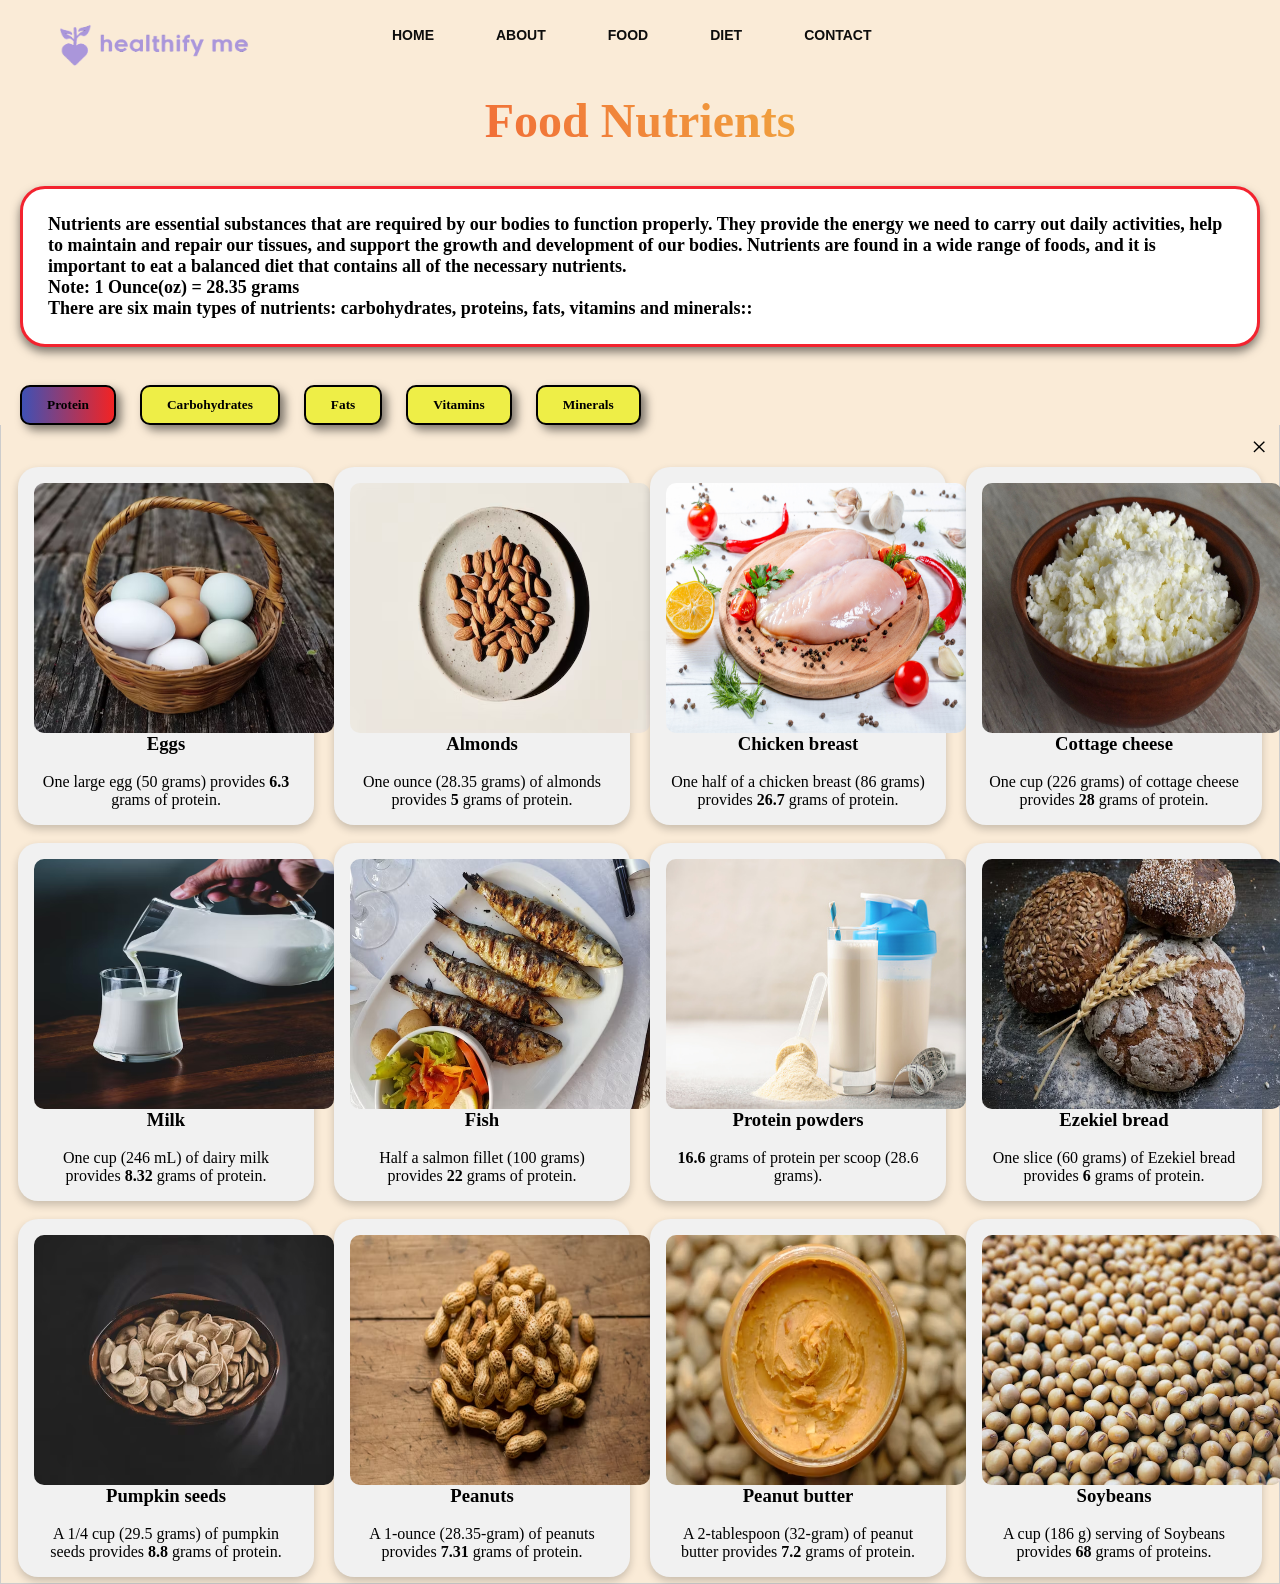
==== food.html @ f9200f8b "Add files via upload" ====
<html lang="en">
<head>
    <meta charset="UTF-8">
    <meta http-equiv="X-UA-Compatible" content="IE=edge">
    <meta name="viewport" content="width=device-width, initial-scale=1.0">
    <link rel="stylesheet" href="./food.css">
    <link href="https://maxcdn.bootstrapcdn.com/font-awesome/4.3.0/css/font-awesome.min.css" rel="stylesheet">

    <title>Healthify Me - Food Nutrients</title>
</head>
<body>
    <div class="navbar">
        <div class="icon">
            <a href="./index.html"> <img src="./images/logo1.png" class="logo" alt="" width="230" height="75"></a>
        </div>

        <div class="menu">
            <ul>
                <li><a href="index.html">HOME</a></li>
                <li><a href="./about.html">ABOUT</a></li>
                <li><a href="./food.html">FOOD</a></li>
                <li><a href="./diet.html">DIET</a></li>
                <li><a href="contact.html">CONTACT</a></li>
            </ul>
        </div>
    </div>
    <br>

    <h2>Food Nutrients</h2><br>
    <p class="info"><b>Nutrients are essential substances that are required by our bodies to function properly. 
      They provide the energy we need to carry out daily activities, help to maintain and repair our tissues, and 
      support the growth and development of our bodies. Nutrients are found in a wide range of foods,
      and it is important to eat a balanced diet that contains all of the necessary nutrients.
      <br>
      <b>Note: 1 Ounce(oz) = 28.35 grams</b><br>
      There are six main types of nutrients: carbohydrates, proteins, fats, vitamins and minerals::</b></p>
    <br>
    
    <div class="tab">
      <button class="tablinks" onclick="openNutrients(event, 'Protein')" id="defaultOpen">Protein</button>
      <button class="tablinks" onclick="openNutrients(event, 'Carbohydrates')">Carbohydrates</button>
      <button class="tablinks" onclick="openNutrients(event, 'Fats')">Fats</button>
      <button class="tablinks" onclick="openNutrients(event, 'Vitamins')">Vitamins</button>
      <button class="tablinks" onclick="openNutrients(event, 'Minerals')">Minerals</button>
    </div>
    
    <div id="Protein" class="tabcontent">
      <span onclick="this.parentElement.style.display='none'" class="topright">&times</span>
      <br>
      <br>
      <div class="row">
        <div class="column">
          <div class="card">
            <img src="./images/foodpic/p1_egg.avif" alt="egg-pic" width="300px" height="250px">
            <h3>Eggs</h3>
            <br>
            <p>One large egg (50 grams) provides <b>6.3</b> grams of protein.</p>
          </div>
        </div>
      
        <div class="column">
          <div class="card">
            <img src="./images/foodpic/p2_almonds.avif" alt="almonds-pic" width="300px" height="250px">
            <h3>Almonds</h3>
            <br>
            <p>One ounce (28.35 grams) of almonds provides <b>5</b> grams of protein.</p>
          </div>
        </div>
        
        <div class="column">
          <div class="card">
            <img src="./images/foodpic/p3_chicken.jpg" alt="chicken-pic" width="300px" height="250px">
            <h3>Chicken breast</h3>
            <br>
            <p>One half of a chicken breast (86 grams) provides <b>26.7</b> grams of protein.</p>
          </div>
        </div>
        
        <div class="column">
          <div class="card">
            <img src="./images/foodpic/p9_cheese.jpg" alt="cheese-pic" width="300px" height="250px">
            <h3>Cottage cheese</h3>
            <br>
            <p>One cup (226 grams) of cottage cheese provides <b>28</b> grams of protein.</p> 
          </div>
        </div>
      </div>
      <br>
      <div class="row">
        <div class="column">
          <div class="card">
            <img src="./images/foodpic/p4_milk.avif" alt="milk-pic" width="300px" height="250px">
            <h3>Milk</h3>
            <br>
            <p>One cup (246 mL) of dairy milk provides <b>8.32</b> grams of protein.</p>
          </div>
        </div>
      
        <div class="column">
          <div class="card">
            <img src="./images/foodpic/p5_fish.avif" alt="fish-pic" width="300px" height="250px">
            <h3>Fish</h3>
            <br>
            <p>Half a salmon fillet (100 grams) provides <b>22</b> grams of protein.</p>
          </div>
        </div>
        
        <div class="column">
          <div class="card">
            <img src="./images/foodpic/p6_powder.jpg" alt="powder-pic" width="300px" height="250px">
            <h3>Protein powders</h3>
            <br>
            <p><b>16.6</b> grams of protein per scoop (28.6 grams).</p>
          </div>
        </div>
        
        <div class="column">
          <div class="card">
            <img src="./images/foodpic/p7_bread.avif" alt="Bread-pic" width="300px" height="250px">
            <h3>Ezekiel bread</h3>
            <br>
            <p>One slice (60 grams) of Ezekiel bread provides <b>6</b> grams of protein.</p>
          </div>
        </div>
      </div>
      <br>
      <div class="row">
        <div class="column">
          <div class="card">
            <img src="./images/foodpic/p8_seeds.avif" alt="seeds-pic" width="300px" height="250px">
            <h3>Pumpkin seeds</h3>
            <br>
            <p>A 1/4 cup (29.5 grams) of pumpkin seeds provides <b>8.8</b> grams of protein.</p>
          </div>
        </div>
      
        <div class="column">
          <div class="card">
            <img src="./images/foodpic/p10_peanuts.avif" alt="peanuts-pic" width="300px" height="250px">
            <h3>Peanuts</h3>
            <br>
            <p>A 1-ounce (28.35-gram) of peanuts provides <b>7.31</b> grams of protein.</p>
          </div>
        </div>
        
        <div class="column">
          <div class="card">
            <img src="./images/foodpic/p12_peanut-butter.avif" alt="peanut-butter-pic" width="300px" height="250px">
            <h3>Peanut butter</h3>
            <br>
            <p>A 2-tablespoon (32-gram) of peanut butter provides <b>7.2</b> grams of protein.</p>
          </div>
        </div>
        
        <div class="column">
          <div class="card">
            <img src="./images/foodpic/p11_soybeans.avif" alt="soybeans-pic" width="300px" height="250px">
            <h3>Soybeans</h3>
            <br>
            <p>A cup (186 g) serving of Soybeans provides <b>68</b> grams of proteins.</p>
          </div>
        </div>
      </div>
  </div>
  
    
    <div id="Carbohydrates" class="tabcontent">
      <span onclick="this.parentElement.style.display='none'" class="topright">&times</span><br><br>
      <div class="row">
        <div class="column">
          <div class="card">
            <img src="./images/foodpic/c1_sweetPotato.jpg" alt="Sweet Potatoes-pic" width="300px" height="250px">
            <h3>Sweet Potatoes</h3>
            <br>
            <p>One large 180 grams (g) baked sweet potato has <b>37.3</b> grams of carbohydrates.</p>
          </div>
        </div>
      
        <div class="column">
          <div class="card">
            <img src="./images/foodpic/c2_beetroot.jpg" alt="Beetroot-pic" width="300px" height="250px">
            <h3>Beetroot</h3>
            <br>
            <p>One cup of raw beets has <b>13</b> grams of carbohydrates.</p>
          </div>
        </div>
        
        <div class="column">
          <div class="card">
            <img src="./images/foodpic/c3_corn.avif" alt="Corn-pic" width="300px" height="250px">
            <h3>Corn</h3>
            <br>
            <p>A measure of 100 grams of corn contains <b>18.7</b> grams of carbohydrates.</p>
          </div>
        </div>
        
        <div class="column">
          <div class="card">
            <img src="./images/foodpic/c4_quinoa.jpg" alt="Quinoa-pic" width="300px" height="250px">
            <h3>Quinoa</h3>
            <br>
            <p>One cup of cooked quinoa contains <b>39.4</b> grams of carbohydrates.</p>
          </div>
        </div>
      </div>
      <br>
      <div class="row">
        <div class="column">
          <div class="card">
            <img src="./images/foodpic/c5_brownrice.jpg" alt="Brown rice-pic" width="300px" height="250px">
            <h3>Brown rice</h3>
            <br>
            <p>One cup of cooked brown rice has <b>45.8</b> grams of carbohydrates.</p>
          </div>
        </div>
      
        <div class="column">
          <div class="card">
            <img src="./images/foodpic/c6_oats.avif" alt="Oats-pic" width="300px" height="250px">
            <h3>Oats</h3>
            <br>
            <p>A cup of uncooked oats provides <b>103</b> grams of carbohydrates.</p>
          </div>
        </div>
        
        <div class="column">
          <div class="card">
            <img src="./images/foodpic/c7_bananas.avif" alt="Bananas-pic" width="300px" height="250px">
            <h3>Bananas</h3>
            <br>
            <p>One medium banana has <b>26.9</b> grams of carbohydrates.</p>
          </div>
        </div>
        
        <div class="column">
          <div class="card">
            <img src="./images/foodpic/c8_apple.avif" alt="Apples-pic" width="300px" height="250px">
            <h3>Apples</h3>
            <br>
            <p>One medium apple contains <b>20.6</b> grams of carbohydrates.</p>
          </div>
        </div>
      </div>
      <br>
      <div class="row">
        <div class="column">
          <div class="card">
            <img src="./images/foodpic/c9_mango.jpg" alt="Mangos-pic" width="300px" height="250px">
            <h3>Mangos</h3><br>
            <p>One cup of chopped mangos has <b>24.8</b> grams of carbohydrates</p>
          </div>
        </div>
      
        <div class="column">
          <div class="card">
            <img src="./images/foodpic/c10_dates.avif" alt="Dates-pic" width="300px" height="250px">
            <h3>Dates</h3>
            <br>
            <p>There are <b>18</b> grams of carbohydrates in one pitted Medjool date.</p>
          </div>
        </div>
        
        <div class="column">
          <div class="card">
            <img src="./images/foodpic/c11_raisins.avif" alt="Raisins-pic" width="300px" height="250px">
            <h3>Raisins</h3>
            <br>
            <p>One cup of raisins packs in <b>130</b> grams of carbohydrates.</p>
          </div>
        </div>
        
        <div class="column">
          <div class="card">
            <img src="./images/foodpic/c12_beans.jpg" alt="Kidney beans-pic" width="300px" height="250px">
            <h3>Kidney beans</h3>
            <br>
            <p>One cup of boiled kidney beans has <b>40</b> grams of carbohydrates.</p>
          </div>
        </div>
      </div>
    </div>
    
    
    <div id="Fats" class="tabcontent">
      <span onclick="this.parentElement.style.display='none'" class="topright">&times</span><br><br>
      <div class="row">
        <div class="column">
          <div class="card">
            <img src="./images/foodpic/f1_fish.avif" alt="Fatty fish-pic" width="300px" height="250px">
            <h3>Fatty fish</h3>
            <p>One 3-oz serving of fresh mackerel contains <b>11.8</b> grams of fat.</p>
          </div>
        </div>
      
        <div class="column">
          <div class="card">
            <img src="./images/foodpic/f5_chiaseeds.avif" alt="Chia seeds-pic" width="300px" height="250px">
            <h3>Chia Seeds</h3>
            <p>28.35 grams serving of chia seeds contains <b>8.5</b> grams of fat.</p>
          </div>
        </div>
        
        <div class="column">
          <div class="card">
            <img src="./images/foodpic/f6_darkchoco.jpg" alt="Dark chocolate-pic" width="300px" height="250px">
            <h3>Dark chocolate</h3>
            <p>Eating just 100 grams of 70–85% dark chocolate provides <b>42.6</b> grams of fat.</p>
          </div>
        </div>
        
        <div class="column">
          <div class="card">
            <img src="./images/foodpic/f2_egg.avif" alt="egg-pic" width="300px" height="250px">
            <h3>Eggs</h3>
            <p>One 50 grams hard-boiled egg boasts <b>5.3</b>grams of fat.</p>
          </div>
        </div>
      </div>
      <br>
      <div class="row">
        <div class="column">
          <div class="card">
            <img src="./images/foodpic/f7_avocado.jpg" alt="Avocado-pic" width="300px" height="250px">
            <h3>Avocado</h3>
            <p>Half a medium avocado (100 grams), contains <b>14.7</b> grams of fat.</p>
          </div>
        </div>
      
        <div class="column">
          <div class="card">
            <img src="./images/foodpic/f8_flaxseeds.avif" alt="Flaxseed-pic" width="300px" height="250px">
            <h3>Flaxseed</h3>
            <p>Flaxseed contain <b>42.2</b> grams of fat per 100 grams.</p>
          </div>
        </div>
        
        <div class="column">
          <div class="card">
            <img src="./images/foodpic/f3_almonds.avif" alt="almonds-pic" width="300px" height="250px">
            <h3>Almonds</h3>
            <p>There are <g>14.3</g> grams of fat in 1 oz of almonds.</p>
          </div>
        </div>
        
        <div class="column">
          <div class="card">
            <img src="./images/foodpic/f9_olives.avif" alt="Olives-pic" width="300px" height="250px">
            <h3>Olives</h3>
            <p>Olives provide around <b>10.9</b> grams of fat per 100 grams.</p>
          </div>
        </div>
      </div>
      <br>
      <div class="row">
        <div class="column">
          <div class="card">
            <img src="./images/foodpic/f12_soymilk.jpg" alt="Soy milk -pic" width="300px" height="250px">
            <h3>Soy milk</h3>
            <p>One 8-oz. cup of soy milk has roughly <b>3.5</b> grams of healthy fat.</p>
          </div>
        </div>
      
        <div class="column">
          <div class="card">
            <img src="./images/foodpic/f4_peanuts.avif" alt="peanuts-pic" width="300px" height="250px">
            <h3>Peanuts</h3>
            <p>There are <b>14</b> grams of fat per 1-oz. serving of peanuts.</p>
          </div>
        </div>
        
        <div class="column">
          <div class="card">
            <img src="./images/foodpic/f10_tofu.jpg" alt="Tofu-pic" width="300px" height="250px">
            <h3>Tofu</h3>
            <p>There are <b>4</b> grams of fat from 100 grams of firm tofu.</p>
          </div>
        </div>
        
        <div class="column">
          <div class="card">
            <img src="./images/foodpic/f11_walnuts.avif" alt="Walnuts-pic" width="300px" height="250px">
            <h3>Walnuts</h3>
            <p>With <b>21</b> grams of fat in a 1-oz serving of walnuts.</p>
          </div>
        </div>
      </div>
    </div>
   

    <div id="Vitamins" class="tabcontent">
      <span onclick="this.parentElement.style.display='none'" class="topright">&times</span><br><br>
      <div class="row">
        <div class="column">
          <div class="card">
            <img src="./images/foodpic/v2_fish.avif" alt="fish-pic" width="300px" height="250px">
            <h3>Fish</h3>
            <p>Fish is a good source of Vitamins A, B1, B2, B3, B5, B6, B12, D, and E.</p>
          </div>
        </div>
      
        <div class="column">
          <div class="card">
            <img src="./images/foodpic/v3_greenleafy.jpg" alt="Dark Leafy Greens-pic" width="300px" height="250px">
            <h3>Dark Leafy Greens</h3>
            <p>Dark Leafy Greens are a good source of Vitamins A, B2, B3, B6, B9, C, E, K.</p>
          </div>
        </div>
        
        <div class="column">
          <div class="card">
            <img src="./images/foodpic/v4_broccoli.avif" alt="Broccoli-pic" width="300px" height="250px">
            <h3>Broccoli</h3>
            <p>Broccoli is a good source of Vitamins A, B9, C, E, K, and Beta Carotene.</p>
          </div>
        </div>
        
        <div class="column">
          <div class="card">
            <img src="./images/foodpic/v5_mushrooms.jpg" alt="Mushrooms-pic" width="300px" height="250px">
            <h3>Mushrooms</h3>
            <p>Mushrooms are a good source of Vitamins B2, B3, B5, and D.</p>
          </div>
        </div>
      </div>
      <br>
      <div class="row">
        <div class="column">
          <div class="card">
            <img src="./images/foodpic/v11_egg.avif" alt="Eggs-pic" width="300px" height="250px">
            <h3>Eggs</h3>
            <p>Eggs are a good source of Vitamins B2, B5, B12, and D.</p>
          </div>
        </div>
      
        <div class="column">
          <div class="card">
            <img src="./images/foodpic/v6_bellPeppers.avif" alt="Sweet Bell Peppers-pic" width="300px" height="250px">
            <h3>Sweet Bell Peppers</h3>
            <p>These are a good source of Vitamins A, and C, Beta-Carotene and Lycopene.</p>
          </div>
        </div>
        
        <div class="column">
          <div class="card">
            <img src="./images/foodpic/v12_avocado.jpg" alt="Avocados-pic" width="300px" height="250px">
            <h3>Avocados</h3>
            <p>Avocados are a good source of Vitamins B5, B6, B9, and E.</p>
          </div>
        </div>
        
        <div class="column">
          <div class="card">
            <img src="./images/foodpic/v7_peas.jpg" alt="Green Peas-pic" width="300px" height="250px">
            <h3>Green Peas</h3>
            <p>Peas are a good source of Vitamins A, B1, E, and Beta Carotene.</p>
          </div>
        </div>
      </div>
      <br>
      <div class="row">
        <div class="column">
          <div class="card">
            <img src="./images/foodpic/v8_winterSquash.jpg" alt="Winter Squash-pic" width="300px" height="250px">
            <h3>Winter Squash</h3>
            <p>Butternut Squash is a good source of Vitamins A, B1, E, and Beta Carotene.</p>
          </div>
        </div>
      
        <div class="column">
          <div class="card">
            <img src="./images/foodpic/v1_fruits.webp" alt="Fruits-pic" width="300px" height="250px">
            <h3>Tropical Fruits</h3>
            <p>Tropical Fruits a good source of Vitamins A, B1, E, and Lycopene.</p>
          </div>
        </div>
        
        <div class="column">
          <div class="card">
            <img src="./images/foodpic/v9_carrots.jpg" alt="Carrots-pic" width="300px" height="250px">
            <h3>Carrots</h3>
            <p>Carrots are a good source of Vitamin A, Beta Carotene, and Lycopene.</p>
          </div>
        </div>
        
        <div class="column">
          <div class="card">
            <img src="./images/foodpic/v10_asparagus.jpg" alt="Asparagus-pic" width="300px" height="250px">
            <h3>Asparagus</h3>
            <p>Asparagus is a good source of Vitamins B1, B9, K, and Lycopene.</p>
          </div>
        </div>
      </div>
    </div>

    <div id="Minerals" class="tabcontent">
      <span onclick="this.parentElement.style.display='none'" class="topright">&times</span><br><br>
      <div class="row">
        <div class="column">
          <div class="card">
            <img src="./images/foodpic/m1_nutseed.avif" alt="Nuts and seeds-pic" width="300px" height="250px">
            <h3>Nuts and seeds</h3>
            <p>Nuts and seeds are rich in magnesium, zinc, manganese, copper, selenium, and phosphorus.</p>
          </div>
        </div>
      
        <div class="column">
          <div class="card">
            <img src="./images/foodpic/m2_shellfish.jpg" alt="Shellfish-pic" width="300px" height="250px">
            <h3>Shellfish</h3>
            <p>Shellfish are concentrated sources of minerals and packed with selenium, zinc, copper, and iron.</p>
          </div>
        </div>
        
        <div class="column">
          <div class="card">
            <img src="./images/foodpic/m3_gobhi.jpg" alt="Cruciferous vegetables-pic" width="300px" height="250px">
            <h3>Cruciferous vegetables</h3>
            <p>Cruciferous vegetables are a good source of many minerals, including magnesium, potassium, manganese, and calcium</p>
          </div>
        </div>
        
        <div class="column">
          <div class="card">
            <img src="./images/foodpic/m4_meats.jpg" alt="Organ meats-pic" width="300px" height="250px">
            <h3>Organ meats</h3>
            <p>Chicken meats is amongst the most mineral-dense(like selenium, zinc, iron, and phosphorus) foods you can eat.</p>
          </div>
        </div>
      </div>
      <br> 
      <div class="row">
        <div class="column">
          <div class="card">
            <img src="./images/foodpic/f2_egg.avif" alt="Eggs-pic" width="300px" height="250px">
            <h3>Eggs</h3>
            <p>They’re high in iron, phosphorus, zinc, and selenium, as well as many vitamins, healthy fats, antioxidants, and proteins.</p>
          </div>
        </div>
      
        <div class="column">
          <div class="card">
            <img src="./images/foodpic/m5_beans.avif" alt="beans-pic" width="300px" height="250px">
            <h3>Beans</h3>
            <p>Beans are the abundant source of calcium, magnesium, iron, phosphorus, potassium, manganese, copper, and zinc.</p>
          </div>
        </div>
        
        <div class="column">
          <div class="card">
            <img src="./images/foodpic/m6_cocoa.jpg" alt="Cocoa-pic" width="300px" height="250px">
            <h3>Cocoa</h3>
            <p>Cocoa and cocoa products are particularly rich in magnesium and copper.</p>
          </div>
        </div>
        
        <div class="column">
          <div class="card">
            <img src="./images/foodpic/f7_avocado.jpg" alt="Avocados-pic" width="300px" height="250px">
            <h3>Avocados</h3>
            <p>They’re especially rich in magnesium, potassium, manganese, and copper.</p>
          </div>
        </div>
      </div>
      <br>
      <div class="row">
        <div class="column">
          <div class="card">
            <img src="./images/foodpic/m7_berries.jpg" alt="Berries-pic" width="300px" height="250px">
            <h3>Berries</h3>
            <p>Berries(including strawberries, blueberries, blackberries, and raspberries) are a good source of potassium, magnesium, and manganese.</p>
          </div>
        </div>
      
        <div class="column">
          <div class="card">
            <img src="./images/foodpic/m8_sardines.jpg" alt="Sardines-pic" width="300px" height="250px">
            <h3>Sardines</h3>
            <p>One 3.75-ounce (106-gram) can of sardines provides calcium, iron, magnesium, phosphorus, potassium, and selenium.</p>
          </div>
        </div>
        
        <div class="column">
          <div class="card">
            <img src="./images/foodpic/m9_spirulina.jpg" alt="Spirulina-pic" width="300px" height="250px">
            <h3>Spirulina</h3>
            <p>It’s loaded with minerals like iron, magnesium, potassium, copper, and manganese.</p>
          </div>
        </div>
        
        <div class="column">
          <div class="card">
            <img src="./images/foodpic/m10_starchyveggies.jpeg" alt="Starchy vegetables-pic" width="300px" height="250px">
            <h3>Starchy vegetables</h3>
            <p>Starchy vegetables (sweet potatoes, potatoes, butternut squash, and parsnips) provide minerals potassium, magnesium, manganese, calcium, iron, and copper.</p>
          </div>
        </div>
      </div>
    </div>
    
<script src="food.js"></script> 

</body>
</html>
---- food.css ----
* {
  margin: 0;
  padding: 0;
  font-family: 'Comfortaa', cursive;
}

body {
  background-color: antiquewhite;
}

.navbar {
  width: 1200px;
  height: 75px;
  margin: auto;
}

.icon {
  width: 200px;
  float: left;
  height: 70px;
}

.logo {
  float: left;
  margin-top: 5px
}
h2 {
  font-size: 48px;
  font-weight: 600;
  text-align: center;
  background-image: linear-gradient(45deg, #f3232f, rgb(238, 238, 71));
  color: transparent;
  background-clip: text;
  -webkit-background-clip: text;
}
.info{
  background-color: white;
  margin: 20px 20px;
  font-family: Arial, Helvetica, sans-serif;
  padding: 25px;
  font-weight: 300;
  font-size: 18px;
  border: 3px solid #f3232f;
  border-radius: 25px;
  box-shadow: 0px 5px 10px 0px rgba(0, 0, 0, 0.5)
}
.info:hover{
  transform: translateY(-0.4%);
  box-shadow: 0 2rem 2rem rgba(0, 0, 0, 0.4);
}
.menu {
  width: 400px;
  float: left;
  height: 70px;
  margin-left: 7.5%;
}

ul {
  float: left;
  display: flex;
  justify-content: center;
  align-items: center;
}

ul li {
  list-style: none;
  margin-left: 62px;
  margin-top: 27px;
  font-size: 14px;
}

ul li a {
  text-decoration: none;
  color: #0d0d0d;
  font-family: Arial;
  font-weight: bold;
  transition: 0.25s ease-in-out;
}

ul li a:hover {
  color: #ff7200;
}

.tab button {
  color: black;
  padding: 10px 25px;
  font-weight: bold;
  background: rgb(238, 238, 71);
  box-shadow: 5px 5px 10px rgba(0,0,0,0.5);
  border: 2px solid black;
  border-radius: 10px;
  outline: #000;
  margin-left: 20px;
  transition: all 0.2s ease-in-out;
  cursor: pointer;
}

.tab button:hover {
  background: linear-gradient(90deg, #3f51b5, #f32323) #2196f3;
  box-shadow: 0 5px 15px rgba(145, 92, 182, .4);
  border: 1px solid #f32323;
}

.tab button.active {
  background:linear-gradient(90deg, #3f51b5, #f32323) #2196f3;
}

.tabcontent {
  display: none;
  padding: 6px 12px;
  border: 1px solid #ccc;
  border-top: none;
}

.topright {
  float: right;
  cursor: pointer;
  font-size: 28px;
}

.topright:hover {color: red;}

* {
  box-sizing: border-box;
}

body {
  font-family: Arial, Helvetica, sans-serif;
}

/* Float four columns side by side */
.column {
  float: left;
  width: 25%;
  padding: 0 10px;
}

/* Remove extra left and right margins, due to padding */
.row {margin: 0 -5px;}

/* Clear floats after the columns */
.row:after {
  content: "";
  display: table;
  clear: both;
}

/* Responsive columns */
@media screen and (max-width: 600px) {
  .column {
    width: 100%;
    display: block;
    margin-bottom: 20px;
  }
}

/* Style the counter cards */
.card {
  box-shadow: 0 4px 8px 0 rgba(0, 0, 0, 0.2);
  padding: 16px;
  text-align: center;
  border-radius: 20px;
  background-color: #f1f1f1;
}
.card img{
  border-radius: 10px;
}
.card:hover{
  transform: translateY(-0.5%);
  box-shadow: 0 4rem 8rem rgba(0, 0, 0, 0.5);
}
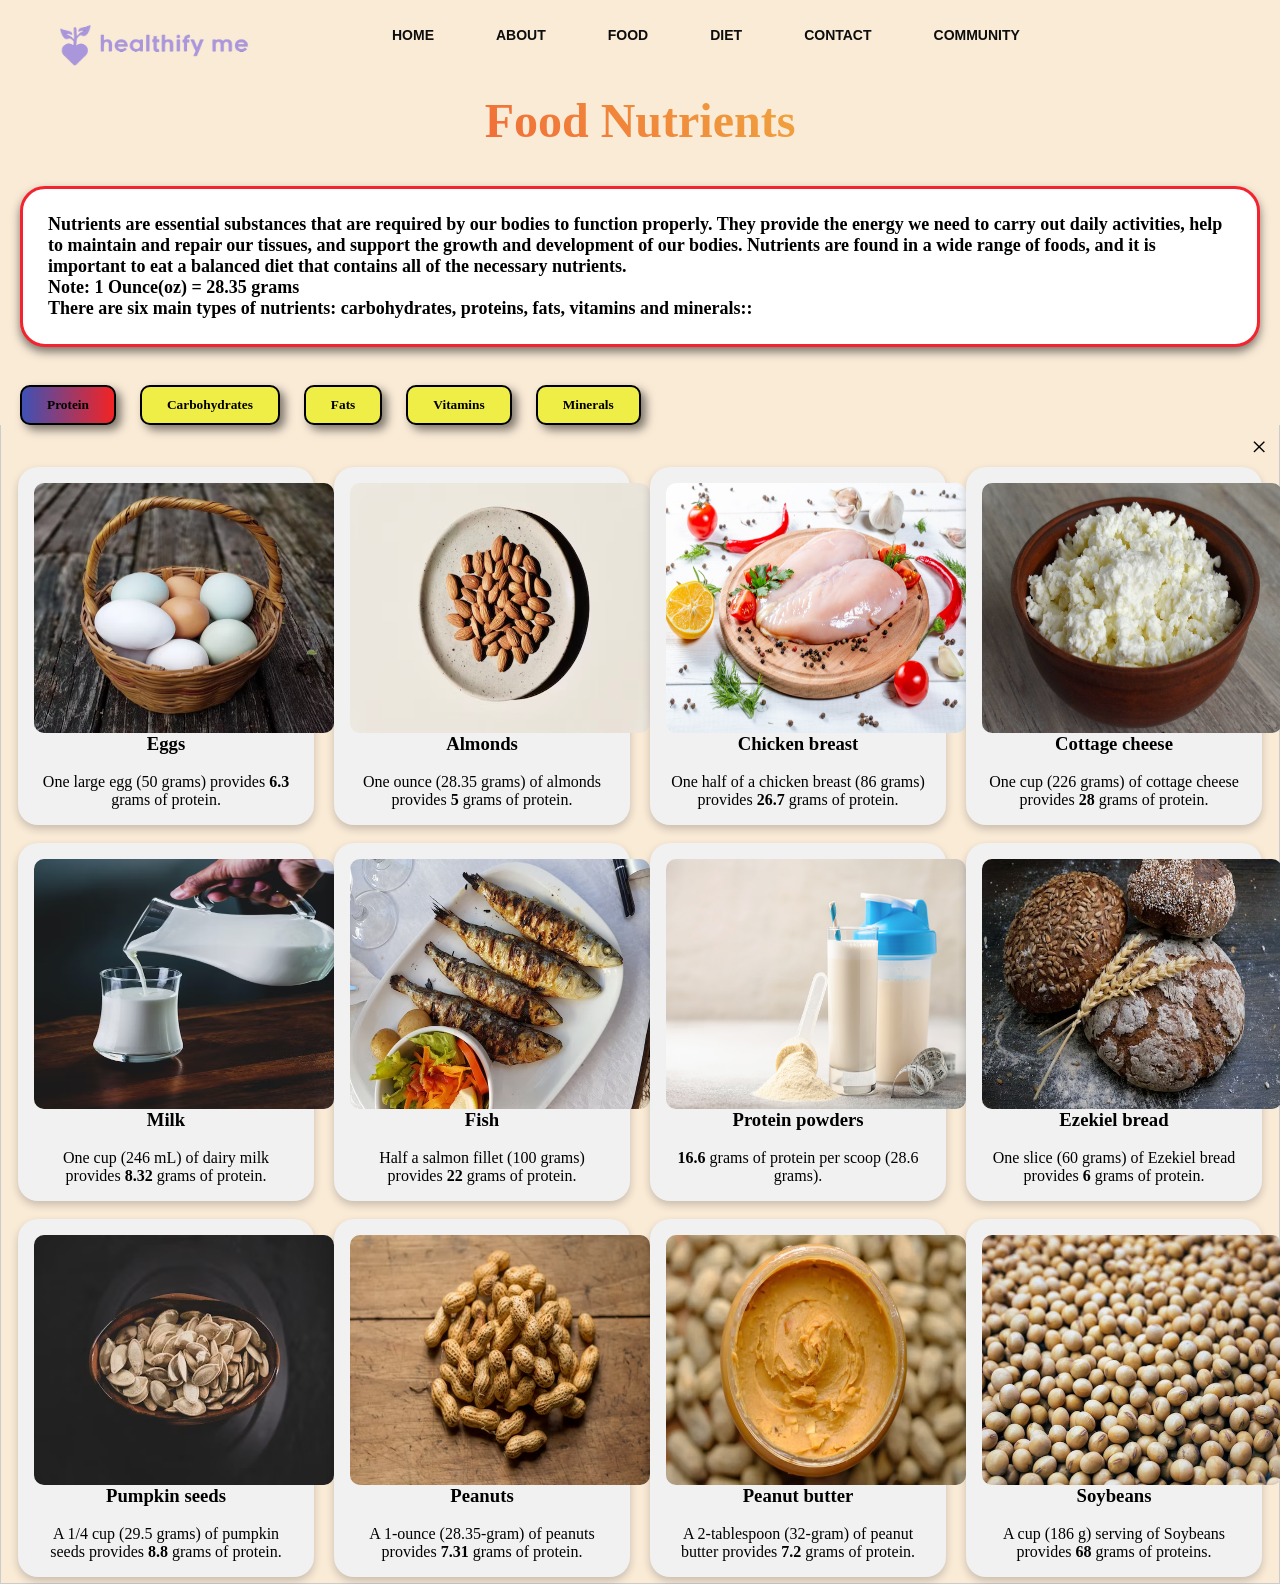
==== commit 1096b0f6: "Update food.html" ====
--- a/food.html
+++ b/food.html
@@ -21,6 +21,7 @@
                 <li><a href="./food.html">FOOD</a></li>
                 <li><a href="./diet.html">DIET</a></li>
                 <li><a href="contact.html">CONTACT</a></li>
+                <li><a href="community.html">COMMUNITY</a></li>
             </ul>
         </div>
     </div>
@@ -600,4 +601,4 @@
 <script src="food.js"></script> 
 
 </body>
-</html>+</html>
